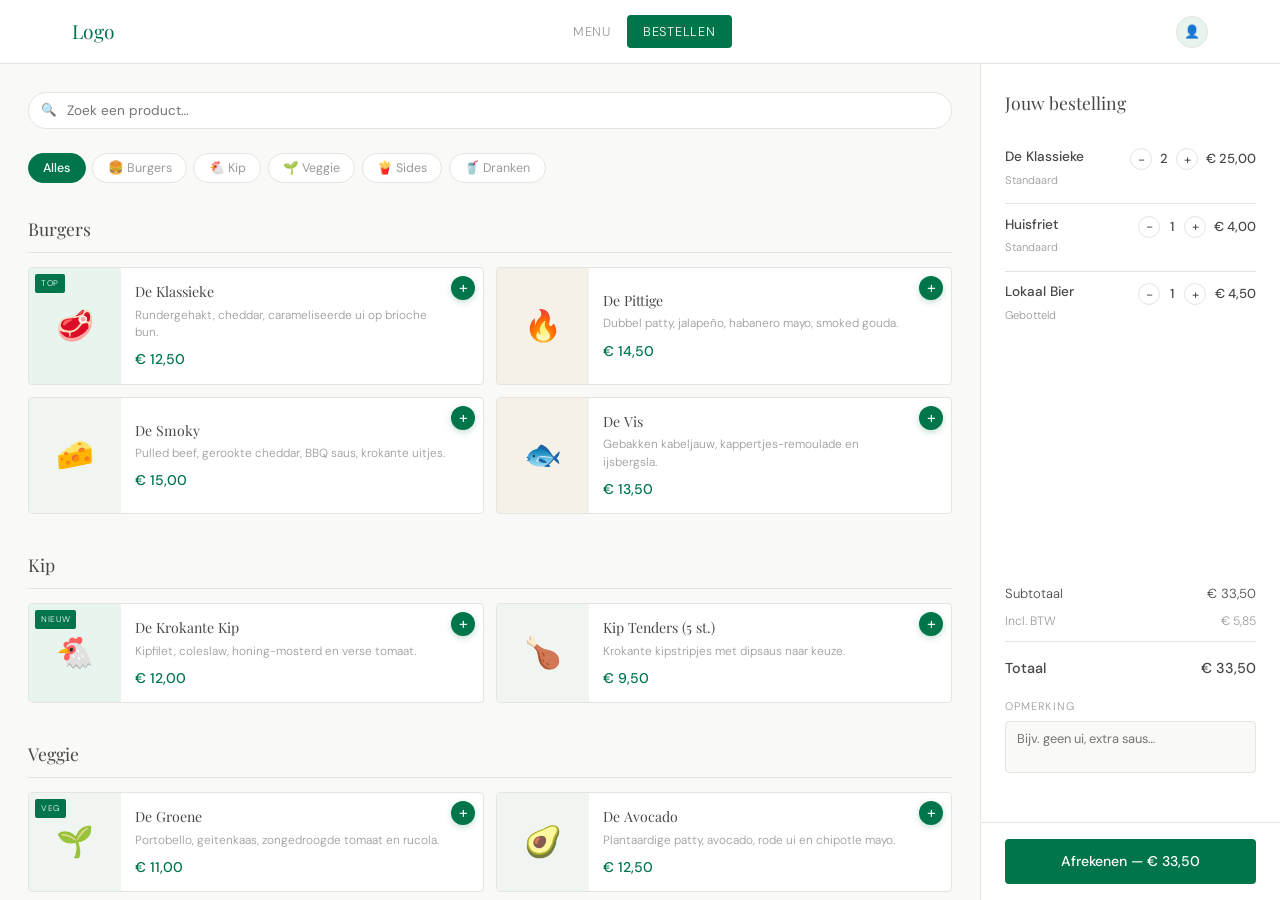
==== app/bestellen.html @ 2b0bddac "Ik heb de bestanden toegevoeged aan de app want daar de server draaid, als nog heb ik opdracht 1.php" ====
<!DOCTYPE html>
<html lang="nl">
<head>
  <meta charset="UTF-8" />
  <meta name="viewport" content="width=device-width, initial-scale=1.0" />
  <title>Bestellen</title>
  <link rel="stylesheet" href="style.css" />
</head>
<body>

  <header class="site-header">
    <nav class="site-nav">
      <a href="index.html" class="logo">Logo</a>
      <ul class="nav-links">
        <li><a href="index.html">Menu</a></li>
        <li><a href="bestellen.html" class="nav-cta">Bestellen</a></li>
      </ul>
      <div class="nav-right">
        <button class="cart-toggle-btn" aria-label="Winkelwagen">🛒 <span class="cart-badge">3</span></button>
        <a href="inlog.html" class="nav-avatar">👤</a>
      </div>
    </nav>
  </header>

  <div class="order-layout">

    <!-- MENU LINKS -->
    <main class="menu-col">

      <!-- Zoekbalk -->
      <div class="search-bar">
        <input type="search" placeholder="Zoek een product…" aria-label="Zoeken" />
      </div>

      <!-- Categorie knoppen -->
      <div class="cat-bar" role="tablist">
        <button class="cat-btn active" data-cat="all">Alles</button>
        <button class="cat-btn" data-cat="burgers">🍔 Burgers</button>
        <button class="cat-btn" data-cat="kip">🐔 Kip</button>
        <button class="cat-btn" data-cat="veggie">🌱 Veggie</button>
        <button class="cat-btn" data-cat="sides">🍟 Sides</button>
        <button class="cat-btn" data-cat="dranken">🥤 Dranken</button>
      </div>

      <!-- Burgers -->
      <section class="product-section" data-section="burgers">
        <h2 class="section-head">Burgers</h2>
        <div class="product-grid">

          <article class="product-card" data-cat="burgers">
            <div class="prod-img">🥩<span class="prod-badge">Top</span></div>
            <div class="prod-body">
              <h3>De Klassieke</h3>
              <p>Rundergehakt, cheddar, carameliseerde ui op brioche bun.</p>
              <span class="prod-price">€ 12,50</span>
            </div>
            <button class="prod-add" aria-label="Toevoegen">+</button>
          </article>

          <article class="product-card" data-cat="burgers">
            <div class="prod-img c2">🔥</div>
            <div class="prod-body">
              <h3>De Pittige</h3>
              <p>Dubbel patty, jalapeño, habanero mayo, smoked gouda.</p>
              <span class="prod-price">€ 14,50</span>
            </div>
            <button class="prod-add" aria-label="Toevoegen">+</button>
          </article>

          <article class="product-card" data-cat="burgers">
            <div class="prod-img c3">🧀</div>
            <div class="prod-body">
              <h3>De Smoky</h3>
              <p>Pulled beef, gerookte cheddar, BBQ saus, krokante uitjes.</p>
              <span class="prod-price">€ 15,00</span>
            </div>
            <button class="prod-add" aria-label="Toevoegen">+</button>
          </article>

          <article class="product-card" data-cat="burgers">
            <div class="prod-img c2">🐟</div>
            <div class="prod-body">
              <h3>De Vis</h3>
              <p>Gebakken kabeljauw, kappertjes-remoulade en ijsbergsla.</p>
              <span class="prod-price">€ 13,50</span>
            </div>
            <button class="prod-add" aria-label="Toevoegen">+</button>
          </article>

        </div>
      </section>

      <!-- Kip -->
      <section class="product-section" data-section="kip">
        <h2 class="section-head">Kip</h2>
        <div class="product-grid">

          <article class="product-card" data-cat="kip">
            <div class="prod-img">🐔<span class="prod-badge">Nieuw</span></div>
            <div class="prod-body">
              <h3>De Krokante Kip</h3>
              <p>Kipfilet, coleslaw, honing-mosterd en verse tomaat.</p>
              <span class="prod-price">€ 12,00</span>
            </div>
            <button class="prod-add" aria-label="Toevoegen">+</button>
          </article>

          <article class="product-card" data-cat="kip">
            <div class="prod-img c3">🍗</div>
            <div class="prod-body">
              <h3>Kip Tenders (5 st.)</h3>
              <p>Krokante kipstripjes met dipsaus naar keuze.</p>
              <span class="prod-price">€ 9,50</span>
            </div>
            <button class="prod-add" aria-label="Toevoegen">+</button>
          </article>

        </div>
      </section>

      <!-- Veggie -->
      <section class="product-section" data-section="veggie">
        <h2 class="section-head">Veggie</h2>
        <div class="product-grid">

          <article class="product-card" data-cat="veggie">
            <div class="prod-img c3">🌱<span class="prod-badge">Veg</span></div>
            <div class="prod-body">
              <h3>De Groene</h3>
              <p>Portobello, geitenkaas, zongedroogde tomaat en rucola.</p>
              <span class="prod-price">€ 11,00</span>
            </div>
            <button class="prod-add" aria-label="Toevoegen">+</button>
          </article>

          <article class="product-card" data-cat="veggie">
            <div class="prod-img c3">🥑</div>
            <div class="prod-body">
              <h3>De Avocado</h3>
              <p>Plantaardige patty, avocado, rode ui en chipotle mayo.</p>
              <span class="prod-price">€ 12,50</span>
            </div>
            <button class="prod-add" aria-label="Toevoegen">+</button>
          </article>

        </div>
      </section>

      <!-- Sides -->
      <section class="product-section" data-section="sides">
        <h2 class="section-head">Sides</h2>
        <div class="product-grid">

          <article class="product-card" data-cat="sides">
            <div class="prod-img">🍟</div>
            <div class="prod-body">
              <h3>Huisfriet</h3>
              <p>Verse friet, dagelijks gesneden met huismayonaise.</p>
              <span class="prod-price">€ 4,00</span>
            </div>
            <button class="prod-add" aria-label="Toevoegen">+</button>
          </article>

          <article class="product-card" data-cat="sides">
            <div class="prod-img c2">🧅</div>
            <div class="prod-body">
              <h3>Uienringen</h3>
              <p>Krokante uienringen met bierbeslag en dipsaus.</p>
              <span class="prod-price">€ 4,50</span>
            </div>
            <button class="prod-add" aria-label="Toevoegen">+</button>
          </article>

        </div>
      </section>

      <!-- Dranken -->
      <section class="product-section" data-section="dranken">
        <h2 class="section-head">Dranken</h2>
        <div class="product-grid">

          <article class="product-card" data-cat="dranken">
            <div class="prod-img">🥤</div>
            <div class="prod-body">
              <h3>Frisdrank</h3>
              <p>Cola, Fanta, Sprite of water naar keuze.</p>
              <span class="prod-price">€ 3,00</span>
            </div>
            <button class="prod-add" aria-label="Toevoegen">+</button>
          </article>

          <article class="product-card" data-cat="dranken">
            <div class="prod-img c2">🍺</div>
            <div class="prod-body">
              <h3>Lokaal Bier</h3>
              <p>Wisselend lokaal bier op tap of gebotteld.</p>
              <span class="prod-price">€ 4,50</span>
            </div>
            <button class="prod-add" aria-label="Toevoegen">+</button>
          </article>

        </div>
      </section>

    </main>

    <!-- WINKELWAGEN RECHTS -->
    <aside class="cart-col" id="cart" aria-label="Winkelwagen">
      <div class="cart-scroll">
        <div class="cart-title">
          Jouw bestelling
          <button class="cart-close-btn" aria-label="Sluiten">✕</button>
        </div>

        <ul class="cart-items">
          <li class="cart-item">
            <div class="ci-info"><span class="ci-name">De Klassieke</span><span class="ci-desc">Standaard</span></div>
            <div class="ci-controls"><button class="qty-btn">−</button><span class="qty-num">2</span><button class="qty-btn">+</button></div>
            <span class="ci-price">€ 25,00</span>
          </li>
          <li class="cart-item">
            <div class="ci-info"><span class="ci-name">Huisfriet</span><span class="ci-desc">Standaard</span></div>
            <div class="ci-controls"><button class="qty-btn">−</button><span class="qty-num">1</span><button class="qty-btn">+</button></div>
            <span class="ci-price">€ 4,00</span>
          </li>
          <li class="cart-item">
            <div class="ci-info"><span class="ci-name">Lokaal Bier</span><span class="ci-desc">Gebotteld</span></div>
            <div class="ci-controls"><button class="qty-btn">−</button><span class="qty-num">1</span><button class="qty-btn">+</button></div>
            <span class="ci-price">€ 4,50</span>
          </li>
        </ul>

        <div class="cart-totals">
          <div class="cart-row"><span>Subtotaal</span><span>€ 33,50</span></div>
          <div class="cart-row muted"><span>Incl. BTW</span><span>€ 5,85</span></div>
          <div class="cart-divider"></div>
          <div class="cart-row total"><span>Totaal</span><span>€ 33,50</span></div>
        </div>

        <div class="cart-note">
          <label for="note">Opmerking</label>
          <textarea id="note" rows="2" placeholder="Bijv. geen ui, extra saus…"></textarea>
        </div>
      </div>

      <div class="cart-footer">
        <button class="btn-checkout">Afrekenen — € 33,50</button>
      </div>
    </aside>

  </div><!-- /order-layout -->

  <div class="cart-overlay"></div>

  <script>
    // Categorie filter
    document.querySelectorAll('.cat-btn').forEach(btn => {
      btn.addEventListener('click', () => {
        document.querySelectorAll('.cat-btn').forEach(b => b.classList.remove('active'));
        btn.classList.add('active');
        const cat = btn.dataset.cat;
        document.querySelectorAll('.product-section').forEach(s => {
          s.style.display = (cat === 'all' || s.dataset.section === cat) ? '' : 'none';
        });
      });
    });
    // Mobiel cart
    const cart    = document.getElementById('cart');
    const overlay = document.querySelector('.cart-overlay');
    const openBtn = document.querySelector('.cart-toggle-btn');
    const closeBtn = document.querySelector('.cart-close-btn');
    function openCart()  { cart.classList.add('open');    overlay.classList.add('visible');    document.body.style.overflow = 'hidden'; }
    function closeCart() { cart.classList.remove('open'); overlay.classList.remove('visible'); document.body.style.overflow = ''; }
    openBtn.addEventListener('click', openCart);
    closeBtn.addEventListener('click', closeCart);
    overlay.addEventListener('click', closeCart);
  </script>

</body>
</html>
---- app/style.css ----
/* ============================================================
   SHARED — style.css
   Burger Restaurant · Minimalistisch · #00754A groen
   ============================================================ */

@import url('https://fonts.googleapis.com/css2?family=Playfair+Display:ital,wght@0,400;0,500;1,400&family=DM+Sans:wght@300;400;500&display=swap');

*,
*::before,
*::after {
  box-sizing: border-box;
  margin: 0;
  padding: 0;
}

:root {
  --green: #00754A;
  --green-light: #e8f5ef;
  --gray: #484848;
  --gray-light: #9a9a9a;
  --border: #e4e4e0;
  --white: #ffffff;
  --off-white: #f9f9f7;
  --header-h: 64px;
  --radius: 4px;
}

html {
  scroll-behavior: smooth;
  -webkit-font-smoothing: antialiased;
}

body {
  font-family: 'DM Sans', sans-serif;
  color: var(--gray);
  background: var(--white);
  font-weight: 300;
  line-height: 1.65;
}

/* ── HEADER ─────────────────────────────── */
.site-header {
  position: fixed;
  top: 0;
  left: 0;
  right: 0;
  z-index: 300;
  background: var(--white);
  border-bottom: 1px solid var(--border);
  height: var(--header-h);
}

.site-nav {
  display: flex;
  align-items: center;
  justify-content: space-between;
  height: 100%;
  max-width: 1200px;
  margin: 0 auto;
  padding: 0 2rem;
  gap: 1.5rem;
}

.logo {
  font-family: 'Playfair Display', serif;
  font-size: 1.2rem;
  color: var(--green);
  text-decoration: none;
  white-space: nowrap;
}

.nav-links {
  display: flex;
  gap: 0.15rem;
  list-style: none;
  flex: 1;
  justify-content: center;
}

.nav-links a {
  display: block;
  text-decoration: none;
  font-size: 0.8rem;
  color: var(--gray-light);
  letter-spacing: 0.06em;
  text-transform: uppercase;
  padding: 0.4rem 0.85rem;
  border-radius: 20px;
  transition: color 0.18s, background 0.18s;
}

.nav-links a:hover {
  color: var(--gray);
  background: var(--off-white);
}

.nav-links a.active {
  color: var(--gray);
  font-weight: 500;
}

.nav-cta {
  background: var(--green) !important;
  color: var(--white) !important;
  border-radius: var(--radius) !important;
  padding: 0.4rem 1rem !important;
}

.nav-cta:hover {
  opacity: 0.88 !important;
}

.nav-right {
  display: flex;
  align-items: center;
  gap: 0.6rem;
  flex-shrink: 0;
}

.nav-avatar {
  width: 32px;
  height: 32px;
  border-radius: 50%;
  background: var(--green-light);
  border: 1.5px solid var(--border);
  display: flex;
  align-items: center;
  justify-content: center;
  font-size: 0.8rem;
  color: var(--green);
  font-weight: 500;
  text-decoration: none;
  cursor: pointer;
  transition: border-color 0.18s;
}

.nav-avatar:hover {
  border-color: var(--green);
}

/* ── KNOPPEN ────────────────────────────── */
.btn {
  display: inline-flex;
  align-items: center;
  justify-content: center;
  gap: 0.4rem;
  font-family: 'DM Sans', sans-serif;
  font-size: 0.83rem;
  font-weight: 500;
  letter-spacing: 0.05em;
  text-transform: uppercase;
  padding: 0.75rem 1.75rem;
  border-radius: var(--radius);
  border: none;
  cursor: pointer;
  text-decoration: none;
  transition: opacity 0.18s, background 0.18s, color 0.18s, border-color 0.18s;
  white-space: nowrap;
}

.btn-green {
  background: var(--green);
  color: var(--white);
}

.btn-green:hover {
  opacity: 0.86;
}

.btn-outline {
  background: none;
  border: 1px solid var(--green);
  color: var(--green);
}

.btn-outline:hover {
  background: var(--green);
  color: var(--white);
}

.btn-white {
  background: var(--white);
  color: var(--green);
}

.btn-white:hover {
  opacity: 0.9;
}

.btn-ghost {
  background: none;
  border: 1px solid var(--border);
  color: var(--gray);
}

.btn-ghost:hover {
  border-color: var(--green);
  color: var(--green);
}

.btn-full {
  width: 100%;
}

/* ── TYPOGRAFIE ─────────────────────────── */
.label-tag {
  font-size: 0.68rem;
  letter-spacing: 0.22em;
  text-transform: uppercase;
  color: var(--green);
  display: block;
  margin-bottom: 0.5rem;
}

.display-title {
  font-family: 'Playfair Display', serif;
  font-size: clamp(1.7rem, 3.5vw, 2.6rem);
  font-weight: 400;
  color: var(--gray);
  line-height: 1.2;
  margin-bottom: 0.75rem;
}

.display-title em {
  font-style: italic;
  color: var(--green);
}

.body-lead {
  font-size: 0.92rem;
  color: var(--gray-light);
  line-height: 1.8;
  margin-bottom: 1.75rem;
}

/* ── LAYOUT ─────────────────────────────── */
.page-wrap {
  padding-top: var(--header-h);
}

.container {
  max-width: 1200px;
  margin: 0 auto;
  padding: 0 2rem;
}

.section {
  padding: 5rem 2rem;
}

/* ── FORMULIER VELDEN ───────────────────── */
.field {
  display: flex;
  flex-direction: column;
  gap: 0.38rem;
  margin-bottom: 1rem;
}

.field label {
  font-size: 0.7rem;
  letter-spacing: 0.12em;
  text-transform: uppercase;
  color: var(--gray-light);
}

.field input,
.field textarea,
.field select {
  border: 1px solid var(--border);
  border-radius: var(--radius);
  padding: 0.65rem 0.85rem;
  font-family: 'DM Sans', sans-serif;
  font-size: 0.88rem;
  color: var(--gray);
  background: var(--white);
  transition: border-color 0.18s, box-shadow 0.18s;
  width: 100%;
  appearance: none;
}

.field input:focus,
.field textarea:focus,
.field select:focus {
  outline: none;
  border-color: var(--green);
  box-shadow: 0 0 0 3px rgba(0, 117, 74, 0.08);
}

.field textarea {
  resize: vertical;
  min-height: 84px;
  line-height: 1.6;
}

.field-row {
  display: flex;
  gap: 1rem;
}

.field-row .field {
  flex: 1;
}

/* ── FOOTER ─────────────────────────────── */
.site-footer {
  background: var(--gray);
  color: rgba(255, 255, 255, 0.5);
  padding: 2rem;
}

.footer-inner {
  max-width: 1200px;
  margin: 0 auto;
  display: flex;
  justify-content: space-between;
  align-items: center;
  flex-wrap: wrap;
  gap: 1rem;
}

.footer-logo {
  font-family: 'Playfair Display', serif;
  font-size: 1rem;
  color: var(--white);
}

.footer-links {
  display: flex;
  gap: 1.5rem;
  list-style: none;
}

.footer-links a {
  text-decoration: none;
  color: rgba(255, 255, 255, 0.45);
  font-size: 0.78rem;
  transition: color 0.18s;
}

.footer-links a:hover {
  color: var(--white);
}

.footer-copy {
  font-size: 0.73rem;
}

/* ── ANIMATIES ──────────────────────────── */
@keyframes fadeUp {
  from {
    opacity: 0;
    transform: translateY(16px);
  }

  to {
    opacity: 1;
    transform: translateY(0);
  }
}

.anim-1 {
  animation: fadeUp 0.5s 0.00s ease both;
}

.anim-2 {
  animation: fadeUp 0.5s 0.09s ease both;
}

.anim-3 {
  animation: fadeUp 0.5s 0.18s ease both;
}

.anim-4 {
  animation: fadeUp 0.5s 0.27s ease both;
}

/* ── RESPONSIVE ─────────────────────────── */
@media (max-width: 768px) {
  .nav-links li:not(:last-child):not(:nth-last-child(2)) {
    display: none;
  }

  .section {
    padding: 3.5rem 1.5rem;
  }
}

@media (max-width: 480px) {
  .site-nav {
    padding: 0 1rem;
  }

  .container {
    padding: 0 1rem;
  }

  .field-row {
    flex-direction: column;
    gap: 0;
  }
}

/* ══════════════════════════════════════════
       FORMULIER PAGINA
       Layout: info blok links + formulier rechts
    ══════════════════════════════════════════ */

body {
  background: var(--off-white);
}

.form-wrap {
  min-height: calc(100vh - var(--header-h) - 72px);
  display: flex;
  align-items: flex-start;
  gap: 3.5rem;
  max-width: 1200px;
  margin: 0 auto;
  padding: 3.5rem 2rem 4rem;
}

/* ── INFO LINKS ──────────────────────── */
.form-info {
  flex: 1;
  min-width: 0;
}

.form-info h1 {
  font-family: 'Playfair Display', serif;
  font-size: clamp(1.7rem, 3vw, 2.4rem);
  font-weight: 400;
  color: var(--gray);
  line-height: 1.18;
  margin-bottom: 0.8rem;
}

.form-info h1 em {
  font-style: italic;
  color: var(--green);
}

.form-info>p {
  font-size: 0.9rem;
  color: var(--gray-light);
  line-height: 1.8;
  max-width: 340px;
  margin-bottom: 2.25rem;
}

/* Kleine info blokken */
.info-blocks {
  display: flex;
  flex-direction: column;
  gap: 1.25rem;
}

.info-block h4 {
  font-size: 0.68rem;
  letter-spacing: 0.2em;
  text-transform: uppercase;
  color: var(--green);
  margin-bottom: 0.3rem;
}

.info-block p {
  font-size: 0.86rem;
  color: var(--gray-light);
  line-height: 1.7;
}

.info-block a {
  color: var(--green);
  text-decoration: none;
}

.info-block a:hover {
  text-decoration: underline;
}

/* ── FORMULIER KAART RECHTS ──────────── */
.form-card {
  flex: 0 0 480px;
  background: var(--white);
  border: 1px solid var(--border);
  border-radius: var(--radius);
  padding: 2.25rem 2.5rem;
  box-shadow: 0 2px 16px rgba(0, 0, 0, 0.05);
}

.form-card h2 {
  font-family: 'Playfair Display', serif;
  font-size: 1.25rem;
  font-weight: 400;
  color: var(--gray);
  margin-bottom: 1.75rem;
}

.form-note {
  font-size: 0.74rem;
  color: var(--gray-light);
  text-align: center;
  margin-top: 0.75rem;
  line-height: 1.5;
}

/* ── RESPONSIVE ─────────────────────── */
@media (max-width: 900px) {
  .form-card {
    flex: 1;
  }
}

@media (max-width: 768px) {
  .form-wrap {
    flex-direction: column;
    gap: 2.5rem;
    padding: 2.5rem 1.5rem;
  }

  .form-card {
    padding: 1.75rem 1.5rem;
  }
}

@media (max-width: 480px) {
  .form-wrap {
    padding: 2rem 1rem;
  }
}

/* ══════════════════════════════════════════
       HOME PAGINA
    ══════════════════════════════════════════ */

/* ── HERO ──────────────────────────────── */
.hero {
  background: var(--off-white);
  min-height: calc(100vh - var(--header-h));
  display: flex;
  align-items: center;
}

.hero-inner {
  display: flex;
  align-items: center;
  gap: 2.5rem;
  max-width: 1200px;
  margin: 0 auto;
  padding: 4rem 2rem;
  width: 100%;
}

/* Kleine afbeelding + tekst links */
.hero-left {
  flex: 0 0 auto;
  display: flex;
  flex-direction: column;
  gap: 1.5rem;
  align-items: flex-start;
}

.hero-thumb {
  width: 160px;
  height: 130px;
  background: var(--green-light);
  border-radius: var(--radius);
  display: flex;
  align-items: center;
  justify-content: center;
  font-size: 2.8rem;
  flex-shrink: 0;
}

.hero-text .eyebrow {
  font-size: 0.68rem;
  letter-spacing: 0.22em;
  text-transform: uppercase;
  color: var(--green);
  display: block;
  margin-bottom: 0.6rem;
}

.hero-text h1 {
  font-family: 'Playfair Display', serif;
  font-size: clamp(2rem, 4vw, 3.2rem);
  font-weight: 400;
  color: var(--gray);
  line-height: 1.1;
  margin-bottom: 0.9rem;
}

.hero-text h1 em {
  font-style: italic;
  color: var(--green);
}

.hero-text p {
  font-size: 0.92rem;
  color: var(--gray-light);
  line-height: 1.8;
  max-width: 300px;
  margin-bottom: 1.75rem;
}

.hero-btns {
  display: flex;
  gap: 0.75rem;
  flex-wrap: wrap;
}

/* Grote afbeelding rechts */
.hero-right {
  flex: 1;
  display: flex;
  justify-content: flex-end;
}

.hero-img-main {
  width: 100%;
  max-width: 520px;
  height: 420px;
  background: var(--green-light);
  border-radius: var(--radius);
  display: flex;
  align-items: center;
  justify-content: center;
  font-size: 6rem;
  position: relative;
  overflow: hidden;
}

.hero-img-main::before {
  content: '';
  position: absolute;
  bottom: -60px;
  left: -60px;
  width: 240px;
  height: 240px;
  border-radius: 50%;
  background: rgba(0, 117, 74, 0.08);
}

.hero-img-badge {
  position: absolute;
  bottom: 1.25rem;
  right: 1.25rem;
  background: var(--white);
  border-radius: var(--radius);
  padding: 0.6rem 0.9rem;
  box-shadow: 0 4px 16px rgba(0, 0, 0, 0.1);
}

.hero-img-badge span {
  display: block;
  font-size: 0.65rem;
  letter-spacing: 0.1em;
  text-transform: uppercase;
  color: var(--gray-light);
}

.hero-img-badge strong {
  font-family: 'Playfair Display', serif;
  font-size: 0.95rem;
  color: var(--green);
  font-weight: 400;
}

/* ── MENU PREVIEW ──────────────────────── */
.menu-section {
  background: var(--white);
  padding: 5rem 2rem;
}

.menu-head {
  margin-bottom: 2.5rem;
}

.menu-grid {
  display: flex;
  flex-wrap: wrap;
  gap: 1.25rem;
}

.menu-card {
  flex: 1 1 calc(33.333% - 1rem);
  min-width: 230px;
  border: 1px solid var(--border);
  border-radius: var(--radius);
  overflow: hidden;
  background: var(--white);
  transition: transform 0.22s, box-shadow 0.22s;
}

.menu-card:hover {
  transform: translateY(-3px);
  box-shadow: 0 10px 28px rgba(0, 0, 0, 0.07);
}

.card-img {
  height: 155px;
  background: var(--green-light);
  display: flex;
  align-items: center;
  justify-content: center;
  font-size: 2.8rem;
  position: relative;
}

.card-img.c2 {
  background: #f5f0e8;
}

.card-img.c3 {
  background: #f0f5f2;
}

.card-badge {
  position: absolute;
  top: 10px;
  right: 10px;
  background: var(--green);
  color: var(--white);
  font-size: 0.58rem;
  letter-spacing: 0.1em;
  text-transform: uppercase;
  padding: 0.2rem 0.5rem;
  border-radius: 2px;
}

.card-body {
  padding: 1.15rem 1.25rem 1.35rem;
}

.card-body h3 {
  font-family: 'Playfair Display', serif;
  font-size: 1rem;
  font-weight: 400;
  color: var(--gray);
  margin-bottom: 0.3rem;
}

.card-body p {
  font-size: 0.8rem;
  color: var(--gray-light);
  line-height: 1.6;
  margin-bottom: 0.9rem;
}

.card-foot {
  display: flex;
  justify-content: space-between;
  align-items: center;
}

.card-price {
  font-weight: 500;
  font-size: 0.95rem;
  color: var(--green);
}

.card-add {
  background: none;
  border: 1px solid var(--border);
  color: var(--gray);
  font-size: 0.78rem;
  padding: 0.28rem 0.75rem;
  border-radius: 2px;
  cursor: pointer;
  font-family: 'DM Sans', sans-serif;
  transition: border-color 0.18s, color 0.18s;
}

.card-add:hover {
  border-color: var(--green);
  color: var(--green);
}

/* ── CTA BANNER ─────────────────────────── */
.cta-section {
  background: var(--green);
  color: var(--white);
  padding: 4.5rem 2rem;
  text-align: center;
}

.cta-section h2 {
  font-family: 'Playfair Display', serif;
  font-size: clamp(1.8rem, 3.5vw, 2.6rem);
  font-weight: 400;
  margin-bottom: 0.75rem;
}

.cta-section p {
  font-size: 0.92rem;
  opacity: 0.8;
  max-width: 420px;
  margin: 0 auto 2rem;
  line-height: 1.8;
}

/* ── RESPONSIVE ─────────────────────────── */
@media (max-width: 900px) {
  .menu-card {
    flex: 1 1 calc(50% - 1rem);
  }
}

@media (max-width: 768px) {
  .hero-inner {
    flex-direction: column;
    gap: 2rem;
    padding: 2.5rem 1.5rem;
  }

  .hero-right {
    width: 100%;
    justify-content: stretch;
  }

  .hero-img-main {
    max-width: 100%;
    height: 240px;
    font-size: 4rem;
  }

  .hero-thumb {
    width: 120px;
    height: 100px;
  }
}

@media (max-width: 560px) {
  .menu-card {
    flex: 1 1 100%;
  }
}

/* ══════════════════════════════════════════
       INLOG PAGINA
       Gecentreerde kaart, velden + 2 knoppen
    ══════════════════════════════════════════ */

body {
  background: var(--off-white);
  display: flex;
  flex-direction: column;
  min-height: 100vh;
}

.login-wrap {
  flex: 1;
  display: flex;
  align-items: center;
  justify-content: center;
  padding: 3rem 1.5rem;
}

.login-card {
  background: var(--white);
  border: 1px solid var(--border);
  border-radius: var(--radius);
  padding: 3rem 2.5rem;
  width: 100%;
  max-width: 400px;
  box-shadow: 0 4px 24px rgba(0, 0, 0, 0.05);
}

/* Logo bovenaan */
.login-logo {
  text-align: center;
  margin-bottom: 2rem;
}

.login-logo-text {
  font-family: 'Playfair Display', serif;
  font-size: 1.35rem;
  color: var(--green);
  display: block;
}

/* Velden — drie blokken zoals in wireframe */
.login-fields {
  margin-bottom: 1.5rem;
}

/* De twee knoppen */
.login-actions {
  display: flex;
  flex-direction: column;
  gap: 0.6rem;
}

.divider {
  display: flex;
  align-items: center;
  gap: 0.85rem;
  margin: 1rem 0;
  color: var(--gray-light);
  font-size: 0.75rem;
}

.divider::before,
.divider::after {
  content: '';
  flex: 1;
  border-top: 1px solid var(--border);
}

.forgot-link {
  display: block;
  text-align: right;
  font-size: 0.76rem;
  color: var(--gray-light);
  text-decoration: none;
  margin-top: -0.4rem;
  margin-bottom: 1.25rem;
  transition: color 0.18s;
}

.forgot-link:hover {
  color: var(--green);
}

.login-sub {
  font-size: 0.83rem;
  color: var(--gray-light);
  text-align: center;
  margin-bottom: 1.75rem;
  line-height: 1.65;
}

/* ── RESPONSIVE ─────────────────────── */
@media (max-width: 480px) {
  .login-card {
    padding: 2rem 1.5rem;
  }
}

/* ══════════════════════════════════════════
       BEHEER / BESTEL PAGINA
       Layout: product grid links + cart rechts
    ══════════════════════════════════════════ */

body {
  background: var(--off-white);
}

/* Vaste hoogte layout */
.order-layout {
  display: flex;
  height: calc(100vh - var(--header-h));
  margin-top: var(--header-h);
  overflow: hidden;
}

/* ── MENU LINKS ──────────────────────── */
.menu-col {
  flex: 1;
  overflow-y: auto;
  padding: 1.75rem 1.75rem 3rem;
  min-width: 0;
}

/* Zoekbalk bovenaan */
.search-bar {
  position: relative;
  margin-bottom: 1.5rem;
}

.search-bar input {
  width: 100%;
  border: 1px solid var(--border);
  border-radius: 20px;
  padding: 0.55rem 1rem 0.55rem 2.4rem;
  font-family: 'DM Sans', sans-serif;
  font-size: 0.85rem;
  color: var(--gray);
  background: var(--white);
  transition: border-color 0.18s, box-shadow 0.18s;
}

.search-bar input:focus {
  outline: none;
  border-color: var(--green);
  box-shadow: 0 0 0 3px rgba(0, 117, 74, 0.07);
}

.search-bar::before {
  content: '🔍';
  position: absolute;
  left: 0.8rem;
  top: 50%;
  transform: translateY(-50%);
  font-size: 0.78rem;
  pointer-events: none;
}

/* Categorie knoppen */
.cat-bar {
  display: flex;
  gap: 0.4rem;
  margin-bottom: 1.75rem;
  overflow-x: auto;
  padding-bottom: 0.2rem;
  scrollbar-width: none;
}

.cat-bar::-webkit-scrollbar {
  display: none;
}

.cat-btn {
  background: var(--white);
  border: 1px solid var(--border);
  padding: 0.38rem 0.9rem;
  border-radius: 20px;
  font-family: 'DM Sans', sans-serif;
  font-size: 0.78rem;
  color: var(--gray-light);
  cursor: pointer;
  white-space: nowrap;
  transition: all 0.18s;
}

.cat-btn:hover {
  border-color: var(--green);
  color: var(--green);
}

.cat-btn.active {
  background: var(--green);
  border-color: var(--green);
  color: var(--white);
  font-weight: 500;
}

/* Sectie */
.product-section {
  margin-bottom: 2.25rem;
}

.section-head {
  font-family: 'Playfair Display', serif;
  font-size: 1.1rem;
  font-weight: 400;
  color: var(--gray);
  padding-bottom: 0.55rem;
  border-bottom: 1px solid var(--border);
  margin-bottom: 0.9rem;
}

/* Product kaarten — afbeelding links, tekst rechts
       Elke rij = 2 kaarten naast elkaar (zoals wireframe) */
.product-grid {
  display: flex;
  flex-wrap: wrap;
  gap: 0.75rem;
}

.product-card {
  flex: 1 1 calc(50% - 0.375rem);
  min-width: 220px;
  display: flex;
  background: var(--white);
  border: 1px solid var(--border);
  border-radius: var(--radius);
  overflow: hidden;
  transition: box-shadow 0.18s, transform 0.18s;
  position: relative;
}

.product-card:hover {
  box-shadow: 0 4px 18px rgba(0, 0, 0, 0.07);
  transform: translateY(-1px);
}

.prod-img {
  width: 92px;
  min-height: 92px;
  flex-shrink: 0;
  background: var(--green-light);
  display: flex;
  align-items: center;
  justify-content: center;
  font-size: 1.9rem;
  position: relative;
}

.prod-img.c2 {
  background: #f5f0e8;
}

.prod-img.c3 {
  background: #f0f5f2;
}

.prod-badge {
  position: absolute;
  top: 6px;
  left: 6px;
  background: var(--green);
  color: var(--white);
  font-size: 0.52rem;
  letter-spacing: 0.08em;
  text-transform: uppercase;
  padding: 0.15rem 0.38rem;
  border-radius: 2px;
}

/* Ronde plus knop — rechtsboven op kaart */
.prod-add {
  position: absolute;
  top: 8px;
  right: 8px;
  width: 24px;
  height: 24px;
  border-radius: 50%;
  background: var(--green);
  color: var(--white);
  border: none;
  font-size: 1rem;
  line-height: 1;
  cursor: pointer;
  display: flex;
  align-items: center;
  justify-content: center;
  font-family: 'DM Sans', sans-serif;
  transition: opacity 0.18s, transform 0.15s;
  box-shadow: 0 2px 6px rgba(0, 117, 74, 0.25);
}

.prod-add:hover {
  opacity: 0.82;
  transform: scale(1.1);
}

.prod-body {
  flex: 1;
  padding: 0.75rem 2.2rem 0.75rem 0.9rem;
  display: flex;
  flex-direction: column;
  justify-content: center;
}

.prod-body h3 {
  font-family: 'Playfair Display', serif;
  font-size: 0.88rem;
  font-weight: 400;
  color: var(--gray);
  margin-bottom: 0.2rem;
}

.prod-body p {
  font-size: 0.74rem;
  color: var(--gray-light);
  line-height: 1.5;
  margin-bottom: 0.4rem;
}

.prod-price {
  font-weight: 500;
  font-size: 0.88rem;
  color: var(--green);
}

/* ── WINKELWAGEN RECHTS ──────────────── */
.cart-col {
  width: 300px;
  flex-shrink: 0;
  background: var(--white);
  border-left: 1px solid var(--border);
  display: flex;
  flex-direction: column;
  overflow: hidden;
}

.cart-scroll {
  flex: 1;
  overflow-y: auto;
  padding: 1.5rem;
  display: flex;
  flex-direction: column;
}

.cart-title {
  font-family: 'Playfair Display', serif;
  font-size: 1.1rem;
  font-weight: 400;
  color: var(--gray);
  margin-bottom: 1.25rem;
  display: flex;
  justify-content: space-between;
  align-items: center;
}

.cart-title .cart-count {
  font-family: 'DM Sans', sans-serif;
  font-size: 0.72rem;
  background: var(--green-light);
  color: var(--green);
  padding: 0.2rem 0.5rem;
  border-radius: 10px;
  font-weight: 500;
}

.cart-items {
  list-style: none;
  flex: 1;
}

.cart-item {
  display: flex;
  align-items: flex-start;
  gap: 0.5rem;
  padding: 0.7rem 0;
  border-bottom: 1px solid var(--border);
}

.cart-item:last-child {
  border-bottom: none;
}

.ci-info {
  flex: 1;
  min-width: 0;
}

.ci-name {
  display: block;
  font-size: 0.85rem;
  font-weight: 500;
  color: var(--gray);
  line-height: 1.3;
}

.ci-desc {
  font-size: 0.7rem;
  color: var(--gray-light);
}

.ci-controls {
  display: flex;
  align-items: center;
  gap: 0.3rem;
  flex-shrink: 0;
}

.qty-btn {
  width: 22px;
  height: 22px;
  border: 1px solid var(--border);
  background: none;
  border-radius: 50%;
  font-size: 0.82rem;
  cursor: pointer;
  display: flex;
  align-items: center;
  justify-content: center;
  color: var(--gray);
  font-family: 'DM Sans', sans-serif;
  transition: border-color 0.18s, color 0.18s;
}

.qty-btn:hover {
  border-color: var(--green);
  color: var(--green);
}

.qty-num {
  font-size: 0.82rem;
  font-weight: 500;
  min-width: 14px;
  text-align: center;
  color: var(--gray);
}

.ci-price {
  font-size: 0.82rem;
  font-weight: 500;
  color: var(--gray);
  white-space: nowrap;
  min-width: 42px;
  text-align: right;
}

/* Totalen */
.cart-totals {
  margin: 0.9rem 0;
}

.cart-row {
  display: flex;
  justify-content: space-between;
  font-size: 0.82rem;
  color: var(--gray);
  padding: 0.22rem 0;
}

.cart-row.muted {
  color: var(--gray-light);
  font-size: 0.76rem;
}

.cart-row.total {
  font-weight: 500;
  font-size: 0.9rem;
  padding-top: 0.5rem;
}

.cart-divider {
  border: none;
  border-top: 1px solid var(--border);
  margin: 0.4rem 0;
}

/* Opmerking */
.cart-note {
  margin-bottom: 1rem;
}

.cart-note label {
  font-size: 0.68rem;
  letter-spacing: 0.1em;
  text-transform: uppercase;
  color: var(--gray-light);
  display: block;
  margin-bottom: 0.32rem;
}

.cart-note textarea {
  width: 100%;
  border: 1px solid var(--border);
  border-radius: var(--radius);
  padding: 0.5rem 0.7rem;
  font-family: 'DM Sans', sans-serif;
  font-size: 0.8rem;
  color: var(--gray);
  resize: none;
  background: var(--off-white);
  transition: border-color 0.18s;
}

.cart-note textarea:focus {
  outline: none;
  border-color: var(--green);
}

/* Afrekenen knop in vaste balk onderaan */
.cart-footer {
  padding: 1rem 1.5rem;
  border-top: 1px solid var(--border);
  background: var(--white);
}

.btn-checkout {
  width: 100%;
  background: var(--green);
  color: var(--white);
  border: none;
  padding: 0.85rem;
  border-radius: var(--radius);
  font-family: 'DM Sans', sans-serif;
  font-size: 0.88rem;
  font-weight: 500;
  cursor: pointer;
  transition: opacity 0.18s;
  text-align: center;
}

.btn-checkout:hover {
  opacity: 0.86;
}

/* Mobiel cart toggle */
.cart-toggle-btn {
  display: none;
  background: var(--green);
  color: var(--white);
  border: none;
  padding: 0.38rem 0.85rem;
  border-radius: 20px;
  font-size: 0.78rem;
  font-family: 'DM Sans', sans-serif;
  cursor: pointer;
  align-items: center;
  gap: 0.3rem;
}

.cart-badge {
  background: var(--white);
  color: var(--green);
  font-size: 0.62rem;
  font-weight: 700;
  border-radius: 50%;
  width: 16px;
  height: 16px;
  display: inline-flex;
  align-items: center;
  justify-content: center;
}

.cart-close-btn {
  display: none;
  background: none;
  border: none;
  font-size: 1rem;
  color: var(--gray-light);
  cursor: pointer;
  padding: 0.2rem;
}

.cart-overlay {
  display: none;
  position: fixed;
  inset: 0;
  background: rgba(0, 0, 0, 0.28);
  z-index: 150;
}

.cart-overlay.visible {
  display: block;
}

/* ── RESPONSIVE ─────────────────────── */
@media (max-width: 900px) {
  .cart-col {
    width: 260px;
  }
}

@media (max-width: 768px) {
  body {
    overflow: auto;
  }

  .order-layout {
    height: auto;
    overflow: visible;
    flex-direction: column;
  }

  .menu-col {
    padding: 1.25rem 1rem 5rem;
  }

  .cart-toggle-btn {
    display: flex;
  }

  .product-card {
    flex: 1 1 100%;
  }

  .cart-col {
    position: fixed;
    top: 0;
    right: 0;
    width: 300px;
    height: 100vh;
    z-index: 300;
    transform: translateX(100%);
    transition: transform 0.26s ease;
    box-shadow: -4px 0 24px rgba(0, 0, 0, 0.1);
  }

  .cart-col.open {
    transform: translateX(0);
  }

  .cart-close-btn {
    display: block;
  }

  .cart-title {
    margin-bottom: 1rem;
  }
}

@media (max-width: 480px) {
  .cart-col {
    width: 100%;
  }
}
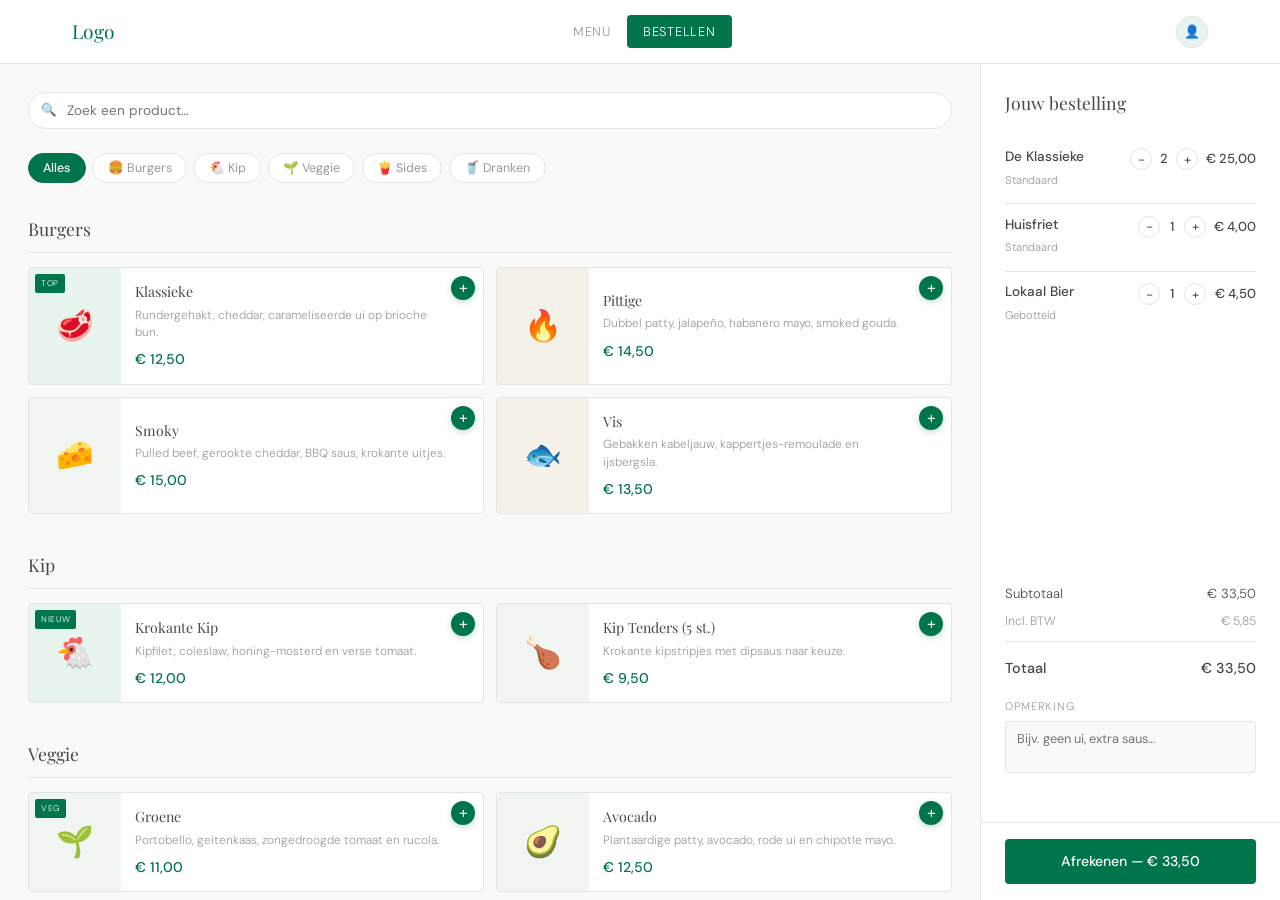
==== commit 6914e394: "naam van de bugers veranderd in de bestellen pagina." ====
--- a/app/bestellen.html
+++ b/app/bestellen.html
@@ -50,7 +50,7 @@
           <article class="product-card" data-cat="burgers">
             <div class="prod-img">🥩<span class="prod-badge">Top</span></div>
             <div class="prod-body">
-              <h3>De Klassieke</h3>
+              <h3>Klassieke</h3>
               <p>Rundergehakt, cheddar, carameliseerde ui op brioche bun.</p>
               <span class="prod-price">€ 12,50</span>
             </div>
@@ -60,7 +60,7 @@
           <article class="product-card" data-cat="burgers">
             <div class="prod-img c2">🔥</div>
             <div class="prod-body">
-              <h3>De Pittige</h3>
+              <h3>Pittige</h3>
               <p>Dubbel patty, jalapeño, habanero mayo, smoked gouda.</p>
               <span class="prod-price">€ 14,50</span>
             </div>
@@ -70,7 +70,7 @@
           <article class="product-card" data-cat="burgers">
             <div class="prod-img c3">🧀</div>
             <div class="prod-body">
-              <h3>De Smoky</h3>
+              <h3>Smoky</h3>
               <p>Pulled beef, gerookte cheddar, BBQ saus, krokante uitjes.</p>
               <span class="prod-price">€ 15,00</span>
             </div>
@@ -80,7 +80,7 @@
           <article class="product-card" data-cat="burgers">
             <div class="prod-img c2">🐟</div>
             <div class="prod-body">
-              <h3>De Vis</h3>
+              <h3>Vis</h3>
               <p>Gebakken kabeljauw, kappertjes-remoulade en ijsbergsla.</p>
               <span class="prod-price">€ 13,50</span>
             </div>
@@ -98,7 +98,7 @@
           <article class="product-card" data-cat="kip">
             <div class="prod-img">🐔<span class="prod-badge">Nieuw</span></div>
             <div class="prod-body">
-              <h3>De Krokante Kip</h3>
+              <h3>Krokante Kip</h3>
               <p>Kipfilet, coleslaw, honing-mosterd en verse tomaat.</p>
               <span class="prod-price">€ 12,00</span>
             </div>
@@ -126,7 +126,7 @@
           <article class="product-card" data-cat="veggie">
             <div class="prod-img c3">🌱<span class="prod-badge">Veg</span></div>
             <div class="prod-body">
-              <h3>De Groene</h3>
+              <h3>Groene</h3>
               <p>Portobello, geitenkaas, zongedroogde tomaat en rucola.</p>
               <span class="prod-price">€ 11,00</span>
             </div>
@@ -136,7 +136,7 @@
           <article class="product-card" data-cat="veggie">
             <div class="prod-img c3">🥑</div>
             <div class="prod-body">
-              <h3>De Avocado</h3>
+              <h3>Avocado</h3>
               <p>Plantaardige patty, avocado, rode ui en chipotle mayo.</p>
               <span class="prod-price">€ 12,50</span>
             </div>
